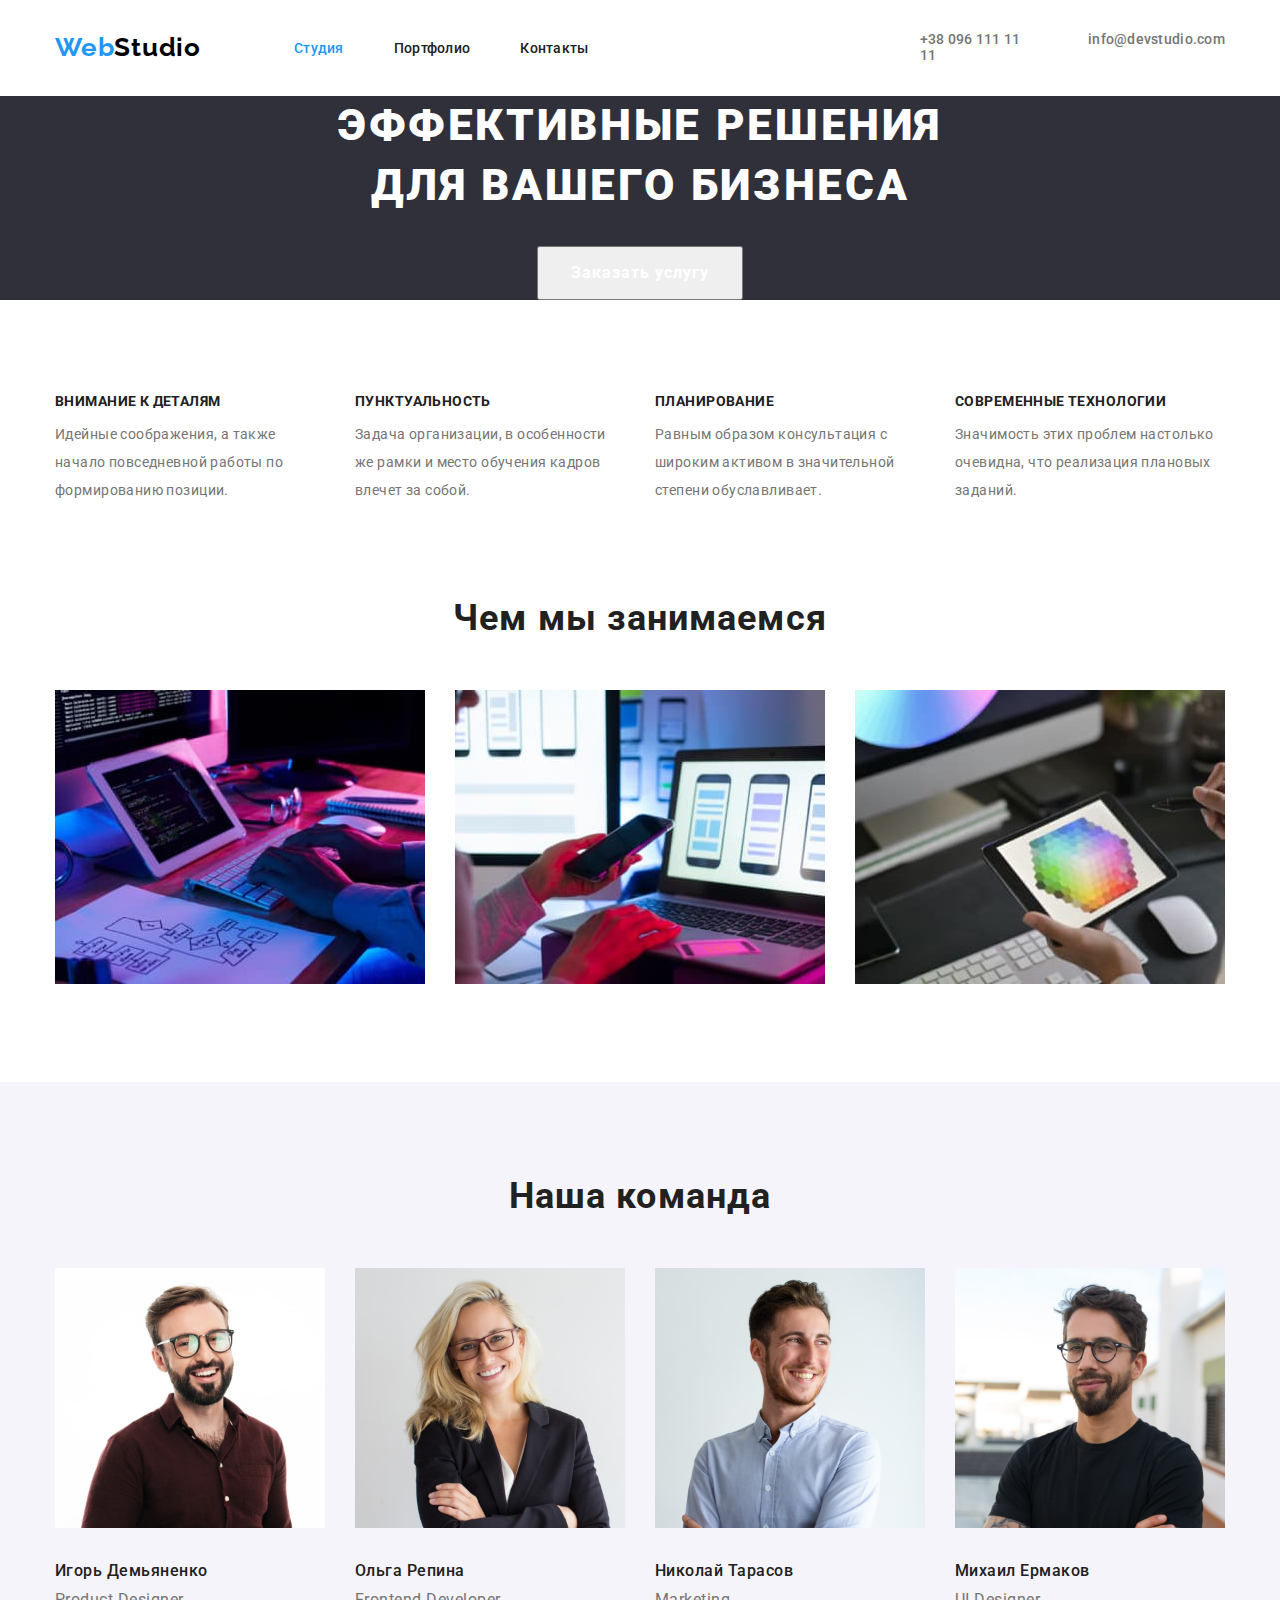
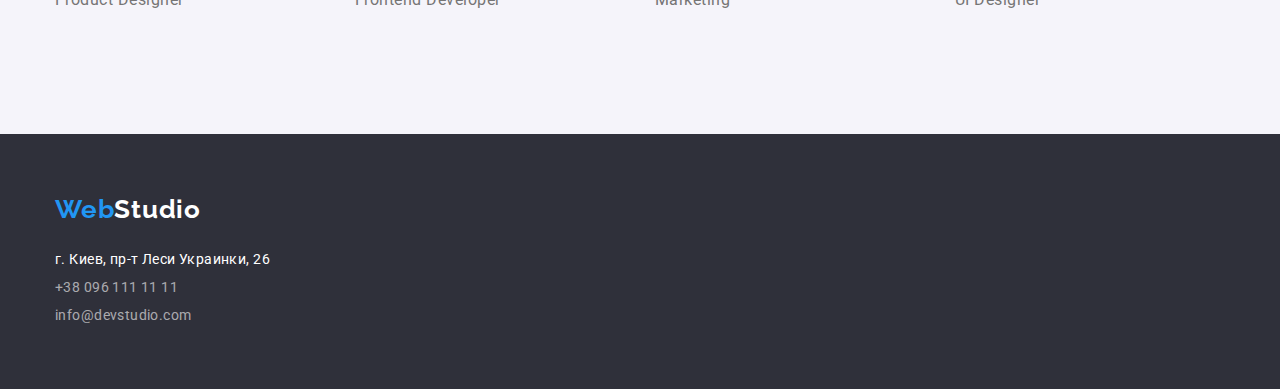
==== index.html @ 92119997 "HomeWork3" ====
<!DOCTYPE html>
<html lang="ru">
<head>
    <meta charset="UTF-8">
    <meta http-equiv="X-UA-Compatible" content="IE=edge">
    <meta name="viewport" content="width=device-width, initial-scale=1.0">
    <title>Document</title>
    <link rel="stylesheet" href="https://cdnjs.cloudflare.com/ajax/libs/modern-normalize/1.1.0/modern-normalize.min.css">
    <link href="https://fonts.googleapis.com/css2?family=Raleway:wght@700&family=Roboto:wght@400;500;700;900&display=swap"
        rel="stylesheet">
    <link rel="stylesheet" href="./css/styles.css">
</head>
<body>
   
        <div class="container">
            <header class="header">
            <nav class="main-nav">
     <a href="./index.html" class="logo">Web<span class="logo-heard">Studio</span></a>
        <ul class="site-nav list">
            <li class="item"> <a href="./index.html" class="link"><span class="studio">Студия</span></a> </li>
            <li class="item"><a href="./portfolio.html" class="link">Портфолио</a></li>
            <li class="item"><a href="" class="link">Контакты</a></li>
        </ul>
    <!--Contacts-->
        <ul class="auth-nov list">
            <li class="item"> <a href="tel:+380961111111" class="link">+38 096 111 11 11</a></li>
            <li class="item"> <a href="mailto:info@devstudio.com" class="link">info@devstudio.com</a></li>
        </ul>
        </nav>
        </header>
    </div>
    <main>
        <!--Zagolovok-->
        <section class="hero">
            <div class="container" >
                <h1 class="hero-title">Эффективные решения <br>для вашего бизнеса</br></h1>
                </li>
        <button type="button" class="hero-button">Заказать услугу</button>
        </div>
        </section>
        <!--Marketyng-->
<section>
    <div class="container">
        <h2 class="marketyng">Маркетинг</h2>
        <div class="section">
            <ul class="marketyng-list list">
            <li class="item">
                <h3 class="marketyng-title">Внимание к деталям</h3>
                <p class="marketyng-text">Идейные соображения, а также начало повседневной работы по формированию позиции.
                </p>
            </li>
        
            <li class="item">
                <h3 class="marketyng-title">Пунктуальность</h3>
                <p class="marketyng-text">Задача организации, в особенности же рамки и место обучения кадров влечет за
                    собой.</p>
            </li>
            <li class="item">
                <h3 class="marketyng-title">Планирование</h3>
                <p class="marketyng-text">Равным образом консультация с широким активом в значительной степени
                    обуславливает.</p>
            </li>
            <li class="item">
                <h3 class="marketyng-title">Современные технологии</h3>
                <p class="marketyng-text">Значимость этих проблем настолько очевидна, что реализация плановых заданий.</p>
            </li>
        
        </ul>
        </div>
        </div>
</section>
<div class="container">
    <section class="section-exsample">
    <h2 class="sections">Чем мы занимаемся</h2>
    <ul class="section-list list">
        <li class="item-sample"><img src="./images/box1.jpg" alt="notebook" width="370"> </li>
        <li class="item-sample"><img src="./images/box2.jpg" alt="telephone" width="370"> </li>
        <li class="item-sample"><img src="./images/box3.jpg" alt="planshet" width="370"> </li>
    </ul>
</section>
</div>

<!--Comanda-->
<section class="comanda">
    <div class="container">
        <div class="section">
            <h2 class="sections">Наша команда</h2>
        <ul class="section-list list">
            <li class="item-comanda">
                <img src="./images/img1.jpg" alt="foto Igor" width="270">
                <h3 class="comanda-name">Игорь Демьяненко </h3>
                <p class="comanda-work">Product Designer</p>
            </li>
            <li class="item-comanda"> <img src="./images/img2.jpg" alt="foto Olga" width="270">
                <h3 class="comanda-name">Ольга Репина </h3>
                <p class="comanda-work">Frontend Developer</p>
            </li>
            <li class="item-comanda"> <img src="./images/img3.jpg" alt="foto Mykola" width="270">
                <h3 class="comanda-name">Николай Тарасов </h3>
                <p class="comanda-work">Marketing</p>
            </li>
            <li class="item-comanda"> <img src="./images/img4.jpg" alt="foto Mykhailo" width="270">
                <h3 class="comanda-name">Михаил Ермаков </h3>
                <p class="comanda-work">UI Designer</p>
            </li>
        </ul></div>
        
    </div>


</section></div>
        

    </main>
    <!--Futter-->
<footer class="futter">
    <div class="container">
        <div class="logo-location">
            <a href="./index.html" class="logo">Web<span class="logo-futter">Studio</span></a></div>
        
    
    <address>
        <div class="adressa-location"> 
            <ul class="address list">
            <li><a href="" target="_blank" rel="noreferrer noopener" class="link"> г. Киев, пр-т Леси Украинки, 26 </a>
            </li>
            <li> <a href="tel:+380961111111" class="link"><span tabindex="0" class="contact-link">+38 096 111 11
                        11</span></a></li>
            <li> <a href="mailto:info@devstudio.com" class="link"><span tabindex="0"
                        class="contact-link">info@devstudio.com</span></a></li>
        </ul>
    </div>
        
    </address></div>
    
</footer>
</html>
---- css/styles.css ----
/* colors */
/* колір заголовків #212121 */
/* колір основного тексту #757575 */
/* блакитний #2196F3 */
/* білий #FFFFFF */
/* лого: чорний #000000
блакитний #2196F3 */
/* Кольори секцій:
header #ECECEC
futter #2F303A
midle: сіра #757575
світла- #E5E5E5
 */

 .container{
    margin-left:auto;
        margin-right:auto;
        padding-right: 15px;
        padding-left: 15px ;
        width: 1200px;
       

 }
 .section {
    padding-top: 94px;
    padding-bottom: 94px;
   

 }
:root {
    --primary-text-color: #757575;
    --title-text-color: #212121;
    --accent-color: #2196F3;
    --white-color: #FFFFFF;
    --header-backgraund-color: #ECECEC;
    --hero-futter-color: #2F303A;
    --comanda-color: #F5F4FA;
}


body {
    font-family: Roboto, sans-serif;

}

.list {
    list-style: none;
    margin: 0;
    padding: 0;
}

/* header */
.header {
    background-color:var(--white-color);
}

/* Logo */

.logo,
.logo-futter,
.logo-heard {
    text-decoration: none;
    font-family: Raleway, sans-serif;
    font-weight: 700;
    font-size: 26px;
    line-height: 1.2;
    letter-spacing: 0.03em
}

.logo {
    color: var(--accent-color);
    padding-top: 32px;
    padding-bottom: 32px;
    margin-right: 93px;
}

.logo-futter {
    color: var(--white-color);
}

.logo-heard {
    color: #000000;
}

/* Navigation */
.site-nav {
    display: flex;
    padding-top: 32px;
    padding-bottom: 32px;
    margin-right: 331px;
    

}

.site-nav .item:not(:last-child) {
    margin-right: 50px;
   
}
.site-nav a {
    text-decoration: none;
    color: var(--title-text-color);
    font-weight: 500;
    font-size: 14px;
    line-height: 1.14;
    letter-spacing: 0.02em;
    
    
}


.studio {
    color: var(--accent-color);
}
.main-nav {
    display: flex;
    align-items: center;
    
        
}
.portfolio-name {
    color: var(--accent-color);
}

.site-nav .link:hover,
.site-nav .link:focus {
    color: var(--accent-color);

}
/* Contact */

.auth-nov{
    display: flex;
    padding-top: 32px;
    padding-bottom: 32px;
    
}
.auth-nov .item:not(:last-child){
    margin-right: 50px;

}
.auth-nov .link {
    text-decoration: none;
    color: var(--primary-text-color);
    font-weight: 500;
    font-size: 14px;
    line-height: 1.14;
    letter-spacing: 0.02em;
    display: flex;
    }

.auth-nov .link:hover,
.auth-nov .link:focus {
    color: var(--accent-color);
}


/* Основний текст */
.hero {
    background-color: var(--hero-futter-color);
text-align: center;}

.hero-title {
    text-transform: uppercase;
    color: var(--white-color);
    font-weight: 900;
    font-size: 44px;
    line-height: 1.36;
    letter-spacing: 0.06em;
    text-align: center;
    margin-bottom: 30px;
    margin-top: 0px;

}

.hero-button {
    font-family: inherit;
    cursor: pointer;
    color: var(--white-color);
    font-weight: 700;
    font-size: 16px;
    line-height: 1.9;
    letter-spacing: 0.06em;
    padding: 10px 32px 10px 32px;

}

.hero-button:hover,
.hero-button:focus {
    background-color: var(--accent-color);
}

/* Маркетинг */

.marketyng-title {
    text-transform: uppercase;
    color: var(--title-text-color);
    font-weight: 700;
    font-size: 14px;
    line-height: 1.14;
    letter-spacing: 0.03em;
    margin-top: 0px;
    margin-bottom: 10px;
   
}

.marketyng-text {
    color: var(--primary-text-color);
    font-size: 14px;
    line-height: 2;
    letter-spacing: 0.03em;
    margin-bottom:0px;
    margin-top: 0px;

    
}
.marketyng {
    margin: 0px;
    font-size: 0px;
}
.marketyng-list {
    display: flex;
    flex-wrap: wrap;
}

.marketyng-list .item{
    margin-right: 30px;
    width: 270px;
}
.marketyng-list .item:nth-child(4n){
    margin-right: 0px;
}


/* Examples */

.sections {
    color: var(--title-text-color);
    font-weight: 700;
    font-size: 36px;
    line-height: 1.16;
    letter-spacing: 0.03em;
    margin-bottom: 50px;
    margin-top: 0px;
    text-align: center;
}

.section-exsample {
    padding-top: 0px;
    padding-bottom: 94px;
}

.section-list{
    display: flex;
    flex-wrap: wrap;
}

.section-list .item-sample {
    margin-right: 30px;
}
.section-list .item-sample:nth-child(3n){
    margin-right: 0px;
}

/* Comanda */
.comanda {
    background-color: #F5F4FA;
}

.comanda-name {
    color: var(--title-text-color);
    font-weight: 500;
    font-size: 16px;
    line-height: 1.18;
    letter-spacing: 0.03em;
    margin-top: 30px;
    margin-bottom: 0px;

}

.comanda-work {
    color: var(--primary-text-color);
    font-size: 16px;
    line-height: 1.18;
    letter-spacing: 0.03em;
    margin-top: 10px;
    margin-bottom: 30px;
}

.section-list .item-comanda {
    margin-right: 30px;
}
.section-list .item-comanda:nth-child(4n){
    margin-right: 0px;
}

/* Futter */
.futter {
    background-color: var(--hero-futter-color);

}

.address .link {

    color: var(--white-color)
}
.logo-location {
    padding-top: 60px;
    padding-bottom: 20px;

}
.link,
.contact-link {
    text-decoration: none;
    font-size: 14px;
    line-height: 2;
    letter-spacing: 0.03em;
    
}

.address .link:hover,
.address .link:focus {
    color: var(--accent-color);
}

.contact-link:hover,
.contact-link:focus {  
    color:var(--accent-color);
}


.address {
    font-style: normal;

}

.adressa-location{
    padding-bottom: 60px;
}

.contact-link {
    color: rgba(255, 255, 255, 0.6);
    padding-top: 9px;
}

/* Портфоліо */
.header-portfolio {
    outline: 2px solid var(--header-backgraund-color);
    }

.portfolio-button {
    font-family: inherit;
    color: var(--title-text-color);
    font-weight: 500;
    font-size: 16px;
    line-height: 1.6;
    letter-spacing: 0.03em;
    cursor: pointer;
    text-align: center;
    background-color: var(--title-backgraund-color);
    padding: 6px 22px;
    min-width: 73px;
    
}

.portfolio-button:hover,
.portfolio-button:focus {
    color: var(--white-color);
    background-color: var(--accent-color);
}

.portfolio-list {
display: flex;
margin-top: 94px;
margin-bottom: 34px;
justify-content: center;

/* margin-left: 495px;
margin-right: 495px; */
}
.portfolio-list .button:not(:last-child) {
    margin-right:8px;
}
.examples {
    color: var(--title-text-color);
    font-weight: 700;
    font-size: 18px;
    line-height: 2;
    letter-spacing: 0.06em;
    margin: 0px;
}

.examples-work {
    color: var(--primary-text-color);
    font-size: 16px;
    line-height: 1.9;
    letter-spacing: 0.03em;
    margin-top: 4px;
    margin-bottom: 0px;
}
.portfolio {
    margin: 0px;
    font-size: 0px;
}

/* .examples-list .examples-image{
  margin-right: 30px;
  margin-bottom: 30px;
  width: 370px;  
}

.examples-list .examples-image:nth-child(3n) {
    margin-right: 0px;
}
.examples-list .examples-image:nth-last-child(-n+3) {
    margin-bottom: 0px;
} */

.examples-list{
    display: flex;
    flex-wrap: wrap;
    gap: 30px;
    flex-basis: calc((100% - 60px) / 3);}
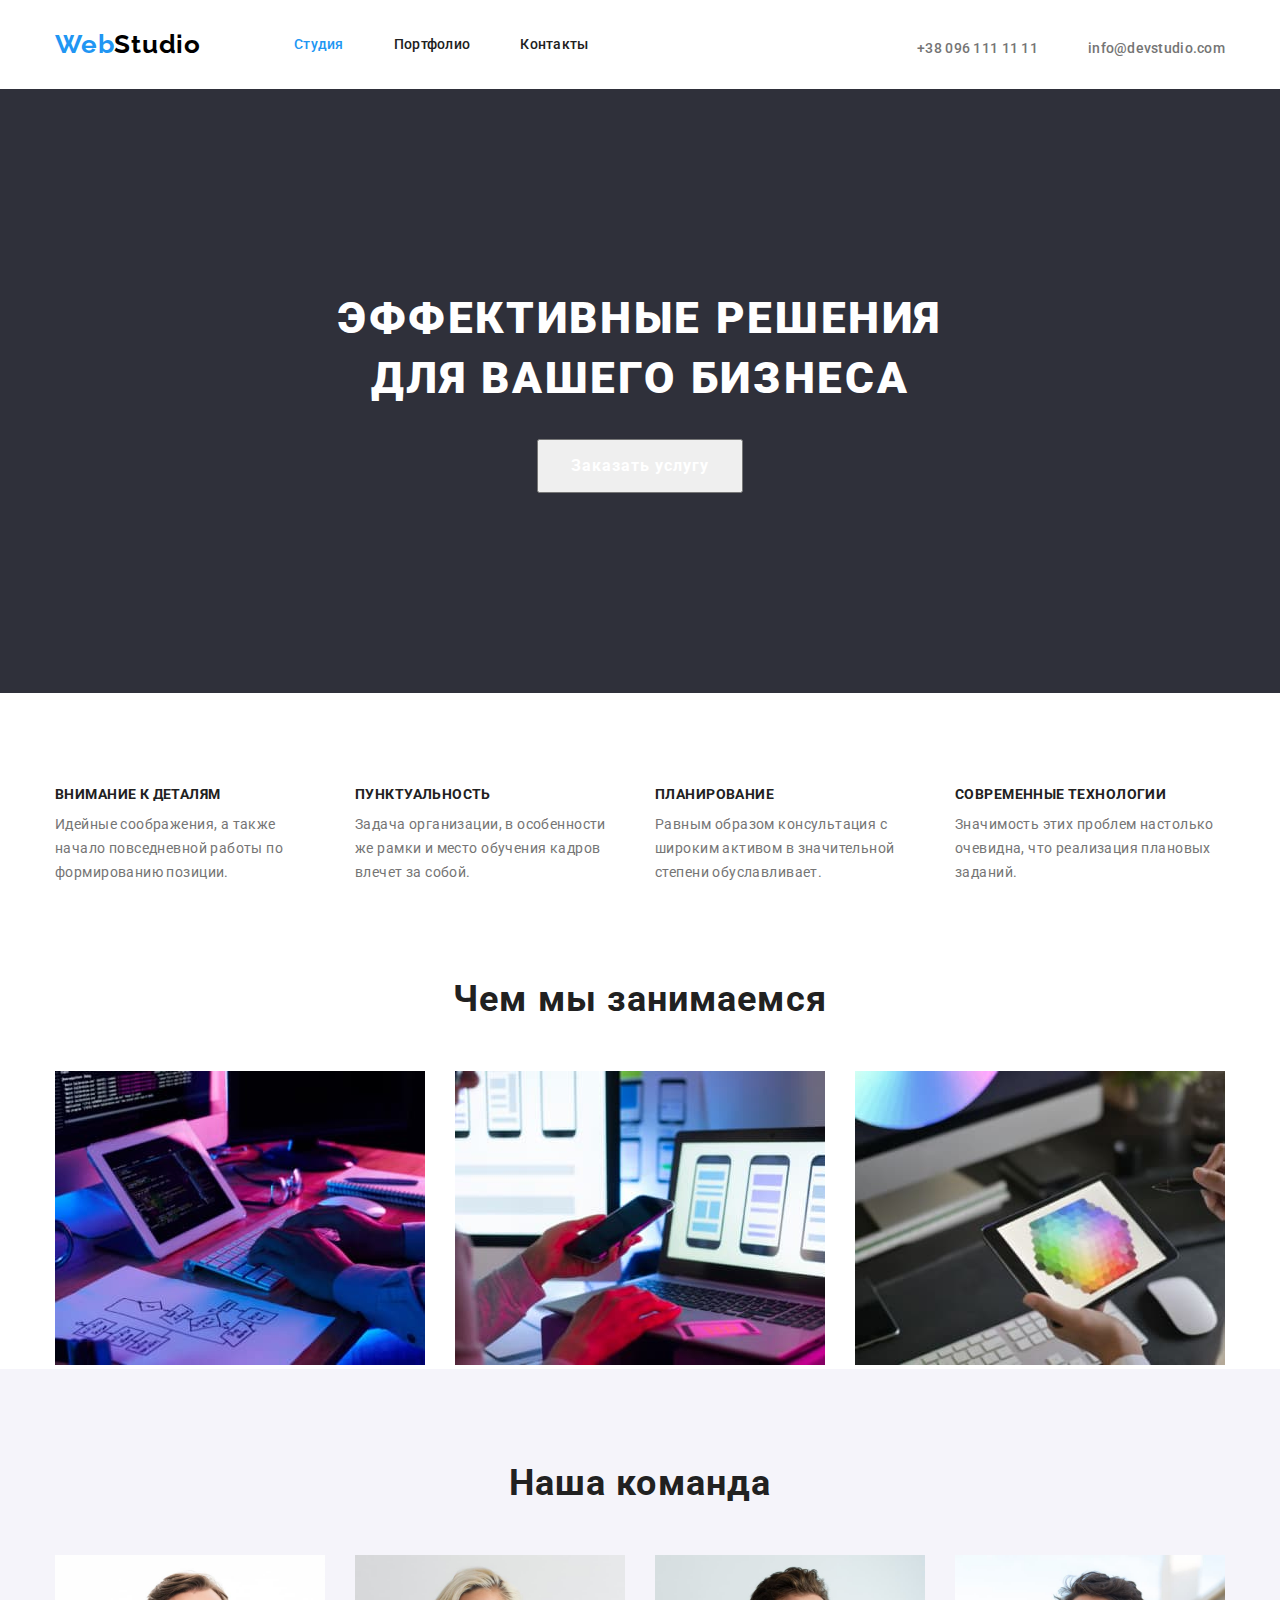
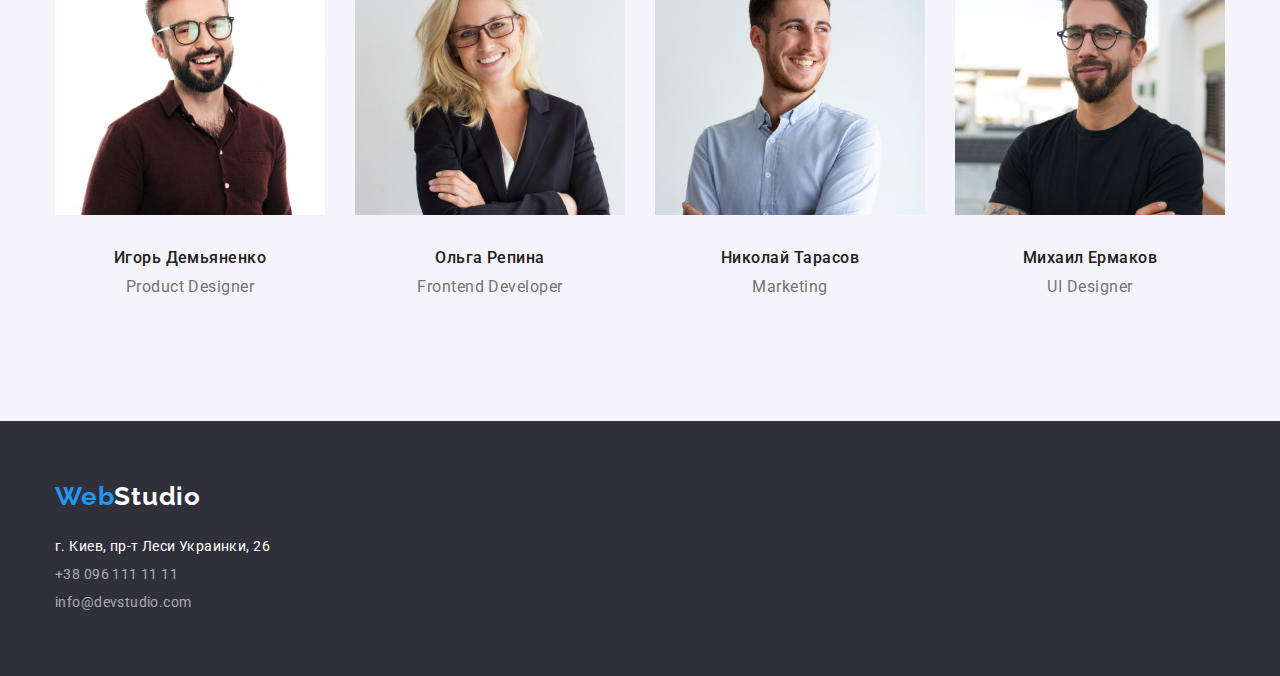
==== commit ec1529fd: "changedHomeWork3" ====
--- a/index.html
+++ b/index.html
@@ -12,8 +12,8 @@
 </head>
 <body>
    
-        <div class="container">
             <header class="header">
+                <div class="container">
             <nav class="main-nav">
      <a href="./index.html" class="logo">Web<span class="logo-heard">Studio</span></a>
         <ul class="site-nav list">
@@ -26,23 +26,23 @@
             <li class="item"> <a href="tel:+380961111111" class="link">+38 096 111 11 11</a></li>
             <li class="item"> <a href="mailto:info@devstudio.com" class="link">info@devstudio.com</a></li>
         </ul>
-        </nav>
+        </nav> 
+    </div>
         </header>
-    </div>
     <main>
         <!--Zagolovok-->
         <section class="hero">
             <div class="container" >
-                <h1 class="hero-title">Эффективные решения <br>для вашего бизнеса</br></h1>
-                </li>
+                <h1 class="hero-title">Эффективные решения <br> для вашего бизнеса</h1>
         <button type="button" class="hero-button">Заказать услугу</button>
         </div>
         </section>
         <!--Marketyng-->
-<section>
-    <div class="container">
+
+        <section class="section">
+            <div class="container">
         <h2 class="marketyng">Маркетинг</h2>
-        <div class="section">
+        <div>
             <ul class="marketyng-list list">
             <li class="item">
                 <h3 class="marketyng-title">Внимание к деталям</h3>
@@ -69,46 +69,44 @@
         </div>
         </div>
 </section>
-<div class="container">
     <section class="section-exsample">
+        <div class="container">
     <h2 class="sections">Чем мы занимаемся</h2>
     <ul class="section-list list">
         <li class="item-sample"><img src="./images/box1.jpg" alt="notebook" width="370"> </li>
         <li class="item-sample"><img src="./images/box2.jpg" alt="telephone" width="370"> </li>
         <li class="item-sample"><img src="./images/box3.jpg" alt="planshet" width="370"> </li>
     </ul>
+</div>
 </section>
-</div>
+
 
 <!--Comanda-->
-<section class="comanda">
+<div class="comanda">
+<section class="section">
     <div class="container">
-        <div class="section">
             <h2 class="sections">Наша команда</h2>
         <ul class="section-list list">
             <li class="item-comanda">
                 <img src="./images/img1.jpg" alt="foto Igor" width="270">
-                <h3 class="comanda-name">Игорь Демьяненко </h3>
-                <p class="comanda-work">Product Designer</p>
+               <div class="comanda-title"><h3 class="comanda-name">Игорь Демьяненко </h3>
+                <p class="comanda-work">Product Designer</p></div>
             </li>
             <li class="item-comanda"> <img src="./images/img2.jpg" alt="foto Olga" width="270">
-                <h3 class="comanda-name">Ольга Репина </h3>
-                <p class="comanda-work">Frontend Developer</p>
+                <div class="comanda-title"> <h3 class="comanda-name">Ольга Репина </h3>
+                    <p class="comanda-work">Frontend Developer</p></div>
             </li>
             <li class="item-comanda"> <img src="./images/img3.jpg" alt="foto Mykola" width="270">
-                <h3 class="comanda-name">Николай Тарасов </h3>
-                <p class="comanda-work">Marketing</p>
+                <div class="comanda-title"><h3 class="comanda-name">Николай Тарасов </h3>
+                    <p class="comanda-work">Marketing</p></div>
             </li>
             <li class="item-comanda"> <img src="./images/img4.jpg" alt="foto Mykhailo" width="270">
-                <h3 class="comanda-name">Михаил Ермаков </h3>
-                <p class="comanda-work">UI Designer</p>
+                <div class="comanda-title"><h3 class="comanda-name">Михаил Ермаков </h3>
+                    <p class="comanda-work">UI Designer</p></div>  
             </li>
         </ul></div>
-        
+    </section> 
     </div>
-
-
-</section></div>
         
 
     </main>
@@ -122,11 +120,11 @@
     <address>
         <div class="adressa-location"> 
             <ul class="address list">
-            <li><a href="" target="_blank" rel="noreferrer noopener" class="link"> г. Киев, пр-т Леси Украинки, 26 </a>
+            <li class="adress-link"><a href="https://goo.gl/maps/6LCCj1LBQkDtfGNh9" target="_blank" rel="noreferrer noopener" class="link"> г. Киев, пр-т Леси Украинки, 26 </a>
             </li>
-            <li> <a href="tel:+380961111111" class="link"><span tabindex="0" class="contact-link">+38 096 111 11
+            <li class="adress-link"> <a href="tel:+380961111111" class="link"><span class="contact-link">+38 096 111 11
                         11</span></a></li>
-            <li> <a href="mailto:info@devstudio.com" class="link"><span tabindex="0"
+            <li class="adress-link"> <a href="mailto:info@devstudio.com" class="link"><span
                         class="contact-link">info@devstudio.com</span></a></li>
         </ul>
     </div>
@@ -134,4 +132,4 @@
     </address></div>
     
 </footer>
-</html>+</html>
--- a/css/styles.css
+++ b/css/styles.css
@@ -69,27 +69,27 @@
 
 .logo {
     color: var(--accent-color);
+    padding-top: 24px;
+    padding-bottom: 24px;
+    margin-right: 93px;
+}
+
+.logo-futter {
+    color: var(--white-color);
+}
+
+.logo-heard {
+    color: #000000;
+}
+
+/* Navigation */
+.site-nav {
+    display: flex;
+}
+
+.item .link {
     padding-top: 32px;
     padding-bottom: 32px;
-    margin-right: 93px;
-}
-
-.logo-futter {
-    color: var(--white-color);
-}
-
-.logo-heard {
-    color: #000000;
-}
-
-/* Navigation */
-.site-nav {
-    display: flex;
-    padding-top: 32px;
-    padding-bottom: 32px;
-    margin-right: 331px;
-    
-
 }
 
 .site-nav .item:not(:last-child) {
@@ -130,9 +130,7 @@
 
 .auth-nov{
     display: flex;
-    padding-top: 32px;
-    padding-bottom: 32px;
-    
+    margin-left: auto;
 }
 .auth-nov .item:not(:last-child){
     margin-right: 50px;
@@ -157,7 +155,11 @@
 /* Основний текст */
 .hero {
     background-color: var(--hero-futter-color);
-text-align: center;}
+text-align: center;
+padding-top: 200px;
+padding-bottom: 200px;
+}
+
 
 .hero-title {
     text-transform: uppercase;
@@ -206,7 +208,7 @@
 .marketyng-text {
     color: var(--primary-text-color);
     font-size: 14px;
-    line-height: 2;
+    line-height: 1.71;
     letter-spacing: 0.03em;
     margin-bottom:0px;
     margin-top: 0px;
@@ -246,7 +248,7 @@
 
 .section-exsample {
     padding-top: 0px;
-    padding-bottom: 94px;
+    
 }
 
 .section-list{
@@ -262,8 +264,12 @@
 }
 
 /* Comanda */
+/* .comanda {
+    background-color: #F5F4FA;
+} */
+
 .comanda {
-    background-color: #F5F4FA;
+    background-color: #F5F4FA;  
 }
 
 .comanda-name {
@@ -272,9 +278,15 @@
     font-size: 16px;
     line-height: 1.18;
     letter-spacing: 0.03em;
-    margin-top: 30px;
     margin-bottom: 0px;
-
+    text-align: center;
+    margin-top: 0px;
+
+}
+
+.comanda-title {
+    padding-top: 30px;
+    padding-bottom: 30px;
 }
 
 .comanda-work {
@@ -283,7 +295,8 @@
     line-height: 1.18;
     letter-spacing: 0.03em;
     margin-top: 10px;
-    margin-bottom: 30px;
+   text-align: center;
+   margin-bottom: 0px;
 }
 
 .section-list .item-comanda {
@@ -296,17 +309,17 @@
 /* Futter */
 .futter {
     background-color: var(--hero-futter-color);
-
+padding-top: 60px;
+padding-bottom: 60px;
 }
 
 .address .link {
-
-    color: var(--white-color)
-}
+    color: var(--white-color);
+    margin-top: 0px;
+}
+
 .logo-location {
-    padding-top: 60px;
     padding-bottom: 20px;
-
 }
 .link,
 .contact-link {
@@ -314,37 +327,36 @@
     font-size: 14px;
     line-height: 2;
     letter-spacing: 0.03em;
-    
-}
-
-.address .link:hover,
-.address .link:focus {
-    color: var(--accent-color);
-}
-
-.contact-link:hover,
+    margin-top: 9px;
+}
+
+
+.address a:hover,
+.address a:focus {
+    color: var(--accent-color);
+}
+
 .contact-link:focus {  
     color:var(--accent-color);
 }
 
+.contact-link:hover{
+    color: var(--accent-color);
+} 
+
 
 .address {
     font-style: normal;
-
-}
-
-.adressa-location{
-    padding-bottom: 60px;
 }
 
 .contact-link {
     color: rgba(255, 255, 255, 0.6);
-    padding-top: 9px;
 }
 
 /* Портфоліо */
 .header-portfolio {
-    outline: 2px solid var(--header-backgraund-color);
+ border: 1px solid var(--header-backgraund-color);
+
     }
 
 .portfolio-button {
@@ -370,8 +382,7 @@
 
 .portfolio-list {
 display: flex;
-margin-top: 94px;
-margin-bottom: 34px;
+margin-bottom: 50px;
 justify-content: center;
 
 /* margin-left: 495px;
@@ -415,9 +426,21 @@
     margin-bottom: 0px;
 } */
 
-.examples-list{
+.examples-title{
     display: flex;
     flex-wrap: wrap;
     gap: 30px;
-    flex-basis: calc((100% - 60px) / 3);}
-
+    flex-basis: calc((100% - 60px) / 3);
+}
+.examples-image{
+    outline: 1px solid #EEEEEE;
+}
+
+
+.examples-image{
+    outline: 1px solid #EEEEEE;
+}
+
+.examples-list{
+    padding: 20px 24px;
+}
